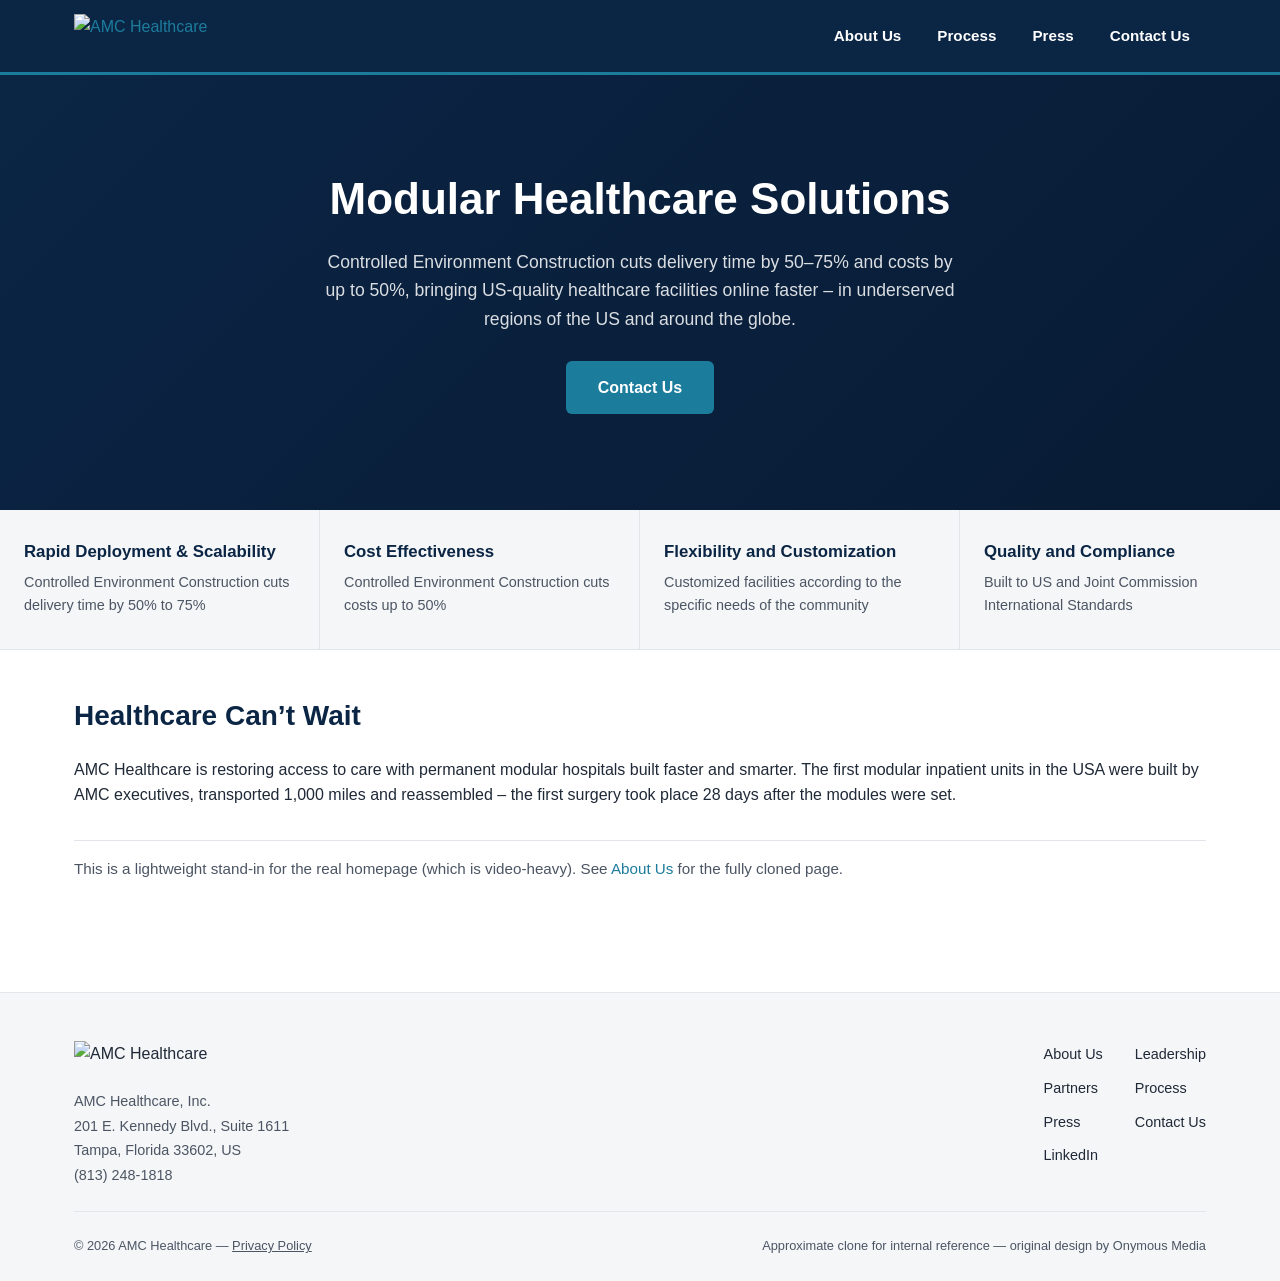
==== index.html @ f9ea9c18 "Build out the 7-page AMC Healthcare site clone Brings in the About Us / Home / Contact Us pages plus" ====
<!DOCTYPE html>
<html lang="en">
<head>
<meta charset="UTF-8">
<meta name="viewport" content="width=device-width, initial-scale=1">
<title>Home - AMC Healthcare (clone)</title>
<meta name="description" content="AMC Healthcare — modular healthcare construction (approximate clone, homepage placeholder).">
<link rel="stylesheet" href="css/style.css">
</head>
<body>
  <a class="skip-link" href="#main">Skip to content</a>
  <header class="site-header">
    <div class="header-inner">
      <a class="logo" href="index.html"><img src="https://amchealthcareinc.com/wp-content/uploads/2024/02/long-logo.png" alt="AMC Healthcare"></a>
      <button class="menu-toggle" aria-label="Toggle menu" onclick="document.querySelector('.main-nav').classList.toggle('open')">&#9776;</button>
      <nav class="main-nav" aria-label="Primary">
        <ul>
        <li class="has-children"><a href="about-us.html">About Us</a><ul class="submenu"><li><a href="leadership.html">Leadership</a></li><li><a href="partners.html">Partners</a></li></ul></li>
        <li class=""><a href="process.html">Process</a></li>
        <li class=""><a href="press.html">Press</a></li>
        <li class=""><a href="contact-us.html">Contact Us</a></li>
        </ul>
      </nav>
    </div>
  </header>

  <main id="main">
    <section class="home-hero">
      <div class="container">
        <h1>Modular Healthcare Solutions</h1>
        <p>Controlled Environment Construction cuts delivery time by 50&ndash;75% and costs by up to 50%, bringing US-quality healthcare facilities online faster &ndash; in underserved regions of the US and around the globe.</p>
        <a class="btn" href="contact-us.html">Contact Us</a>
      </div>
    </section>
    <section class="stat-strip">
      <div class="stat"><h3>Rapid Deployment &amp; Scalability</h3><p>Controlled Environment Construction cuts delivery time by 50% to 75%</p></div>
      <div class="stat"><h3>Cost Effectiveness</h3><p>Controlled Environment Construction cuts costs up to 50%</p></div>
      <div class="stat"><h3>Flexibility and Customization</h3><p>Customized facilities according to the specific needs of the community</p></div>
      <div class="stat"><h3>Quality and Compliance</h3><p>Built to US and Joint Commission International Standards</p></div>
    </section>
    <div class="page-content">
      <div class="container">
        <h2>Healthcare Can&rsquo;t Wait</h2>
        <p>AMC Healthcare is restoring access to care with permanent modular hospitals built faster and smarter. The first modular inpatient units in the USA were built by AMC executives, transported 1,000 miles and reassembled &ndash; the first surgery took place 28 days after the modules were set.</p>
        <p class="contact-note">This is a lightweight stand-in for the real homepage (which is video-heavy). See <a href="about-us.html">About Us</a> for the fully cloned page.</p>
      </div>
    </div>

  </main>
  <footer class="site-footer">
    <div class="container">
      <div class="footer-top">
        <div>
          <div class="footer-logo"><img src="https://amchealthcareinc.com/wp-content/uploads/2024/09/AMC_Logo_Horizontal_Secondary_Dark-1024x91.png" alt="AMC Healthcare"></div>
          <div class="footer-address">
            AMC Healthcare, Inc.<br>
            201 E. Kennedy Blvd., Suite 1611<br>
            Tampa, Florida 33602, US<br>
            <a href="tel:+18132481818">(813) 248-1818</a>
          </div>
        </div>
        <nav class="footer-nav" aria-label="Footer">
          <ul>
            <li><a href="about-us.html">About Us</a></li>
            <li><a href="leadership.html">Leadership</a></li>
            <li><a href="partners.html">Partners</a></li>
            <li><a href="process.html">Process</a></li>
            <li><a href="press.html">Press</a></li>
            <li><a href="contact-us.html">Contact Us</a></li>
            <li><a href="https://www.linkedin.com/in/brent-yessin-01a62230/" target="_blank" rel="noopener">LinkedIn</a></li>
          </ul>
        </nav>
      </div>
      <div class="footer-bottom">
        <span>&copy; 2026 AMC Healthcare &mdash; <a href="#">Privacy Policy</a></span>
        <span>Approximate clone for internal reference &mdash; original design by Onymous Media</span>
      </div>
    </div>
  </footer>

</body>
</html>
---- css/style.css ----
/* AMC Healthcare — approximate clone stylesheet
   Palette is a best-effort approximation, not a computed-CSS match to the
   live site (see claude.md "Key Decisions"). */

:root {
  --navy: #0b2545;
  --navy-dark: #081b34;
  --accent: #1c7c9c;
  --accent-dark: #155f78;
  --text: #1f2937;
  --text-light: #4b5563;
  --bg: #ffffff;
  --bg-alt: #f5f6f8;
  --border: #e2e5ea;
  --max-width: 1180px;
  --radius: 6px;
  font-size: 16px;
}

* {
  box-sizing: border-box;
}

html {
  scroll-behavior: smooth;
}

body {
  margin: 0;
  font-family: "Segoe UI", -apple-system, BlinkMacSystemFont, Roboto, Helvetica, Arial, sans-serif;
  color: var(--text);
  background: var(--bg);
  line-height: 1.6;
}

img {
  max-width: 100%;
  display: block;
}

a {
  color: var(--accent);
  text-decoration: none;
}

a:hover,
a:focus {
  text-decoration: underline;
}

h1, h2, h3, h4, h5 {
  color: var(--navy);
  line-height: 1.25;
  margin-top: 0;
}

h1 { font-size: 2.25rem; margin-bottom: 0.5em; }
h2 { font-size: 1.75rem; }
h3 { font-size: 1.25rem; }
h5 { font-size: 0.95rem; text-transform: uppercase; letter-spacing: 0.04em; color: var(--accent); margin-bottom: 0.25em; }

.container {
  max-width: var(--max-width);
  margin: 0 auto;
  padding: 0 24px;
}

/* Skip link */
.skip-link {
  position: absolute;
  left: -9999px;
  top: 0;
  background: var(--navy);
  color: #fff;
  padding: 12px 20px;
  z-index: 1000;
  border-radius: 0 0 var(--radius) 0;
}

.skip-link:focus {
  left: 0;
}

/* Header */
.site-header {
  background: var(--navy);
  border-bottom: 3px solid var(--accent);
  position: sticky;
  top: 0;
  z-index: 100;
}

.header-inner {
  max-width: var(--max-width);
  margin: 0 auto;
  padding: 12px 24px;
  display: flex;
  align-items: center;
  justify-content: space-between;
}

.logo img {
  height: 44px;
  width: auto;
}

.menu-toggle {
  display: none;
  background: none;
  border: 1px solid rgba(255, 255, 255, 0.4);
  color: #fff;
  font-size: 1.5rem;
  line-height: 1;
  padding: 6px 12px;
  border-radius: var(--radius);
  cursor: pointer;
}

.main-nav ul {
  list-style: none;
  display: flex;
  gap: 4px;
  margin: 0;
  padding: 0;
}

.main-nav > ul > li {
  position: relative;
}

.main-nav > ul > li > a {
  display: block;
  color: #fff;
  padding: 12px 16px;
  font-weight: 600;
  font-size: 0.95rem;
  border-radius: var(--radius);
  text-decoration: none;
}

.main-nav > ul > li > a:hover,
.main-nav > ul > li > a[aria-current="page"] {
  background: rgba(255, 255, 255, 0.12);
  text-decoration: none;
}

.main-nav .submenu {
  display: none;
  position: absolute;
  left: 0;
  top: 100%;
  background: var(--navy-dark);
  min-width: 180px;
  padding: 6px 0;
  border-radius: 0 0 var(--radius) var(--radius);
  box-shadow: 0 8px 20px rgba(0, 0, 0, 0.25);
}

.main-nav li.has-children:hover .submenu,
.main-nav li.has-children:focus-within .submenu {
  display: block;
}

.main-nav .submenu li a {
  display: block;
  padding: 10px 18px;
  color: #fff;
  font-size: 0.9rem;
  font-weight: 400;
}

.main-nav .submenu li a:hover {
  background: rgba(255, 255, 255, 0.1);
  text-decoration: none;
}

/* Hero / page content blocks */
.page-content {
  padding: 48px 0;
}

.hero-title h1 {
  margin-bottom: 0;
}

.hero {
  margin-bottom: 32px;
}

.hero img {
  width: 100%;
  height: auto;
}

.contact-note {
  color: var(--text-light);
  font-size: 0.95rem;
  margin-top: 32px;
  padding-top: 16px;
  border-top: 1px solid var(--border);
}

/* Home page */
.home-hero {
  background: linear-gradient(135deg, var(--navy) 0%, var(--navy-dark) 100%);
  color: #fff;
  padding: 96px 0;
  text-align: center;
}

.home-hero h1 {
  color: #fff;
  font-size: 2.75rem;
}

.home-hero p {
  max-width: 640px;
  margin: 0 auto 28px;
  color: rgba(255, 255, 255, 0.85);
  font-size: 1.1rem;
}

.btn {
  display: inline-block;
  background: var(--accent);
  color: #fff;
  padding: 14px 32px;
  border-radius: var(--radius);
  font-weight: 600;
  text-decoration: none;
}

.btn:hover,
.btn:focus {
  background: var(--accent-dark);
  text-decoration: none;
}

.stat-strip {
  display: grid;
  grid-template-columns: repeat(4, 1fr);
  background: var(--bg-alt);
  border-bottom: 1px solid var(--border);
}

.stat {
  padding: 32px 24px;
  border-right: 1px solid var(--border);
}

.stat:last-child {
  border-right: none;
}

.stat h3 {
  font-size: 1.05rem;
  margin-bottom: 8px;
}

.stat p {
  color: var(--text-light);
  font-size: 0.9rem;
  margin: 0;
}

/* Process page */
.gallery-grid {
  display: grid;
  grid-template-columns: repeat(3, 1fr);
  gap: 16px;
  margin-top: 32px;
}

.gallery-grid img {
  width: 100%;
  height: 220px;
  object-fit: cover;
  border-radius: var(--radius);
}

/* Press page */
.press-item {
  padding: 24px 0;
  border-bottom: 1px solid var(--border);
}

.press-item:first-of-type {
  padding-top: 8px;
}

.press-item .date {
  display: block;
  color: var(--text-light);
  font-size: 0.85rem;
  text-transform: uppercase;
  letter-spacing: 0.03em;
  margin-bottom: 6px;
}

.press-item h2 {
  font-size: 1.3rem;
  margin-bottom: 8px;
}

.press-item h2 a {
  color: var(--navy);
}

.press-item p {
  color: var(--text-light);
  margin-bottom: 8px;
}

.read-more {
  font-weight: 600;
}

/* Contact page */
.eyebrow {
  display: inline-block;
  color: var(--accent);
  font-weight: 700;
  text-transform: uppercase;
  letter-spacing: 0.05em;
  font-size: 0.85rem;
  margin-bottom: 12px;
}

.contact-details {
  display: grid;
  grid-template-columns: repeat(3, 1fr);
  gap: 24px;
  margin: 32px 0 40px;
  padding: 24px 0;
  border-top: 1px solid var(--border);
  border-bottom: 1px solid var(--border);
}

.contact-form {
  max-width: 640px;
}

.contact-form label {
  display: block;
  font-weight: 600;
  font-size: 0.9rem;
  margin-bottom: 6px;
  color: var(--navy);
}

.contact-form input,
.contact-form textarea {
  width: 100%;
  padding: 10px 12px;
  border: 1px solid var(--border);
  border-radius: var(--radius);
  font: inherit;
  color: var(--text);
}

.contact-form input:focus,
.contact-form textarea:focus {
  outline: 2px solid var(--accent);
  outline-offset: 1px;
}

.contact-form textarea {
  min-height: 140px;
  resize: vertical;
}

.field-row {
  display: grid;
  grid-template-columns: 1fr 1fr;
  gap: 16px;
  margin-bottom: 16px;
}

.contact-form button {
  background: var(--accent);
  color: #fff;
  border: none;
  padding: 12px 32px;
  border-radius: var(--radius);
  font-weight: 600;
  font-size: 1rem;
  cursor: pointer;
}

.contact-form button:hover {
  background: var(--accent-dark);
}

.form-note {
  color: var(--text-light);
  font-size: 0.85rem;
  margin-top: 12px;
}

/* Leadership page */
.people-grid {
  display: grid;
  grid-template-columns: repeat(4, 1fr);
  gap: 24px;
  margin-top: 32px;
}

.person-card {
  text-align: center;
}

.person-card img {
  width: 100%;
  aspect-ratio: 1 / 1;
  object-fit: cover;
  border-radius: var(--radius);
  margin-bottom: 12px;
}

.person-card h3 {
  font-size: 1rem;
  margin: 0;
}

/* Partners page */
.partner-logos {
  display: grid;
  grid-template-columns: repeat(2, 1fr);
  gap: 16px;
  margin-top: 32px;
}

.partner-logos a {
  display: block;
  padding: 24px;
  background: var(--bg-alt);
  border: 1px solid var(--border);
  border-radius: var(--radius);
  color: var(--navy);
  font-weight: 600;
  text-align: center;
}

.partner-logos a:hover {
  background: #eef1f5;
  text-decoration: none;
  border-color: var(--accent);
}

/* Footer */
.site-footer {
  background: var(--bg-alt);
  border-top: 1px solid var(--border);
  margin-top: 48px;
  padding: 48px 0 24px;
}

.footer-top {
  display: flex;
  flex-wrap: wrap;
  gap: 32px;
  justify-content: space-between;
  padding-bottom: 24px;
}

.footer-logo img {
  height: 32px;
  width: auto;
  margin-bottom: 16px;
}

.footer-address {
  color: var(--text-light);
  font-size: 0.9rem;
  line-height: 1.7;
}

.footer-address a {
  color: var(--text-light);
}

.footer-nav ul {
  list-style: none;
  margin: 0;
  padding: 0;
  display: grid;
  grid-template-columns: repeat(2, auto);
  gap: 8px 32px;
}

.footer-nav a {
  color: var(--text);
  font-size: 0.9rem;
}

.footer-bottom {
  display: flex;
  flex-wrap: wrap;
  justify-content: space-between;
  gap: 8px;
  padding-top: 24px;
  border-top: 1px solid var(--border);
  color: var(--text-light);
  font-size: 0.8rem;
}

.footer-bottom a {
  color: var(--text-light);
  text-decoration: underline;
}

/* Responsive */
@media (max-width: 900px) {
  .stat-strip {
    grid-template-columns: repeat(2, 1fr);
  }

  .stat {
    border-right: none;
    border-bottom: 1px solid var(--border);
  }

  .gallery-grid {
    grid-template-columns: repeat(2, 1fr);
  }

  .people-grid {
    grid-template-columns: repeat(3, 1fr);
  }

  .contact-details {
    grid-template-columns: 1fr;
    gap: 16px;
  }
}

@media (max-width: 720px) {
  .menu-toggle {
    display: inline-block;
  }

  .main-nav {
    display: none;
    width: 100%;
  }

  .main-nav.open {
    display: block;
  }

  .header-inner {
    flex-wrap: wrap;
  }

  .main-nav ul {
    flex-direction: column;
    gap: 0;
    padding: 8px 0 16px;
  }

  .main-nav > ul > li > a {
    padding: 12px 8px;
  }

  .main-nav .submenu {
    position: static;
    box-shadow: none;
    background: rgba(255, 255, 255, 0.06);
  }

  .field-row {
    grid-template-columns: 1fr;
  }

  .people-grid {
    grid-template-columns: repeat(2, 1fr);
  }

  .gallery-grid {
    grid-template-columns: 1fr;
  }

  h1 { font-size: 1.75rem; }
  .home-hero h1 { font-size: 2rem; }
  .home-hero { padding: 64px 0; }
}

@media (max-width: 480px) {
  .people-grid {
    grid-template-columns: 1fr 1fr;
  }

  .footer-nav ul {
    grid-template-columns: 1fr;
  }
}
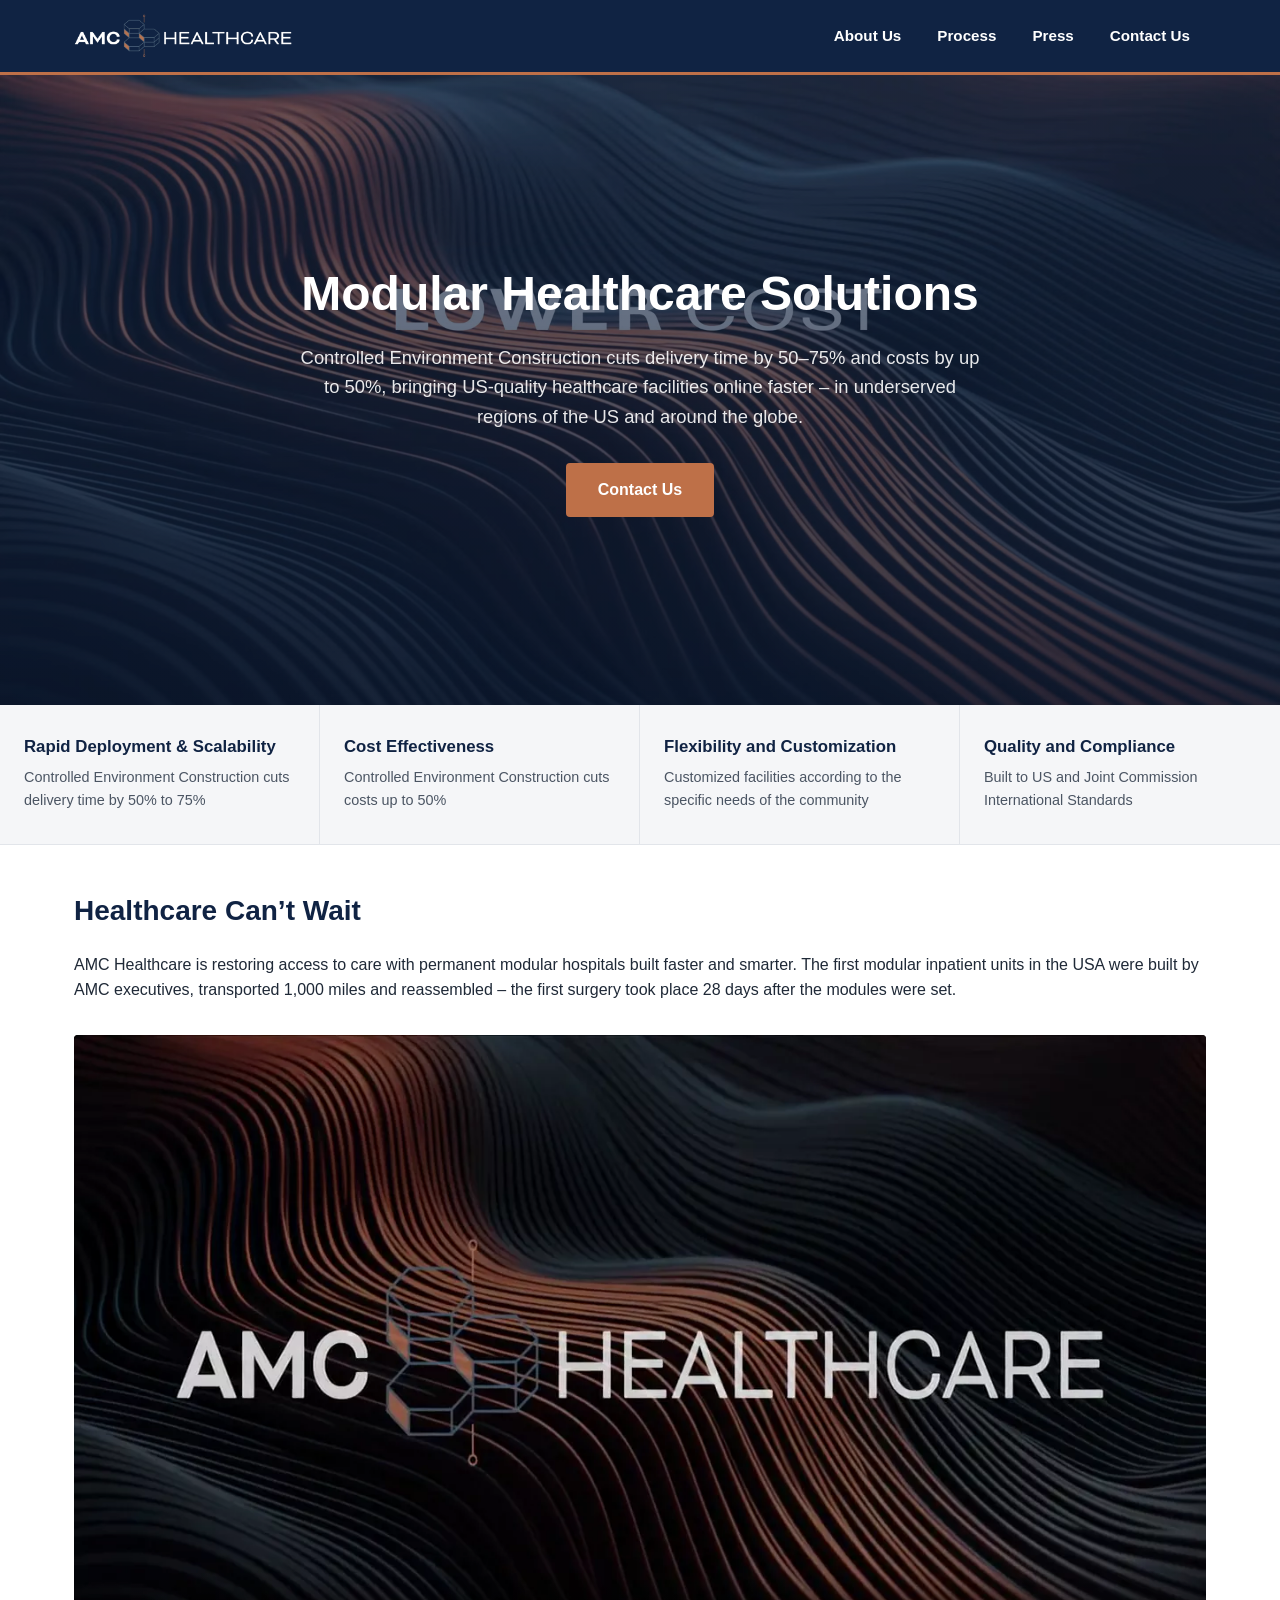
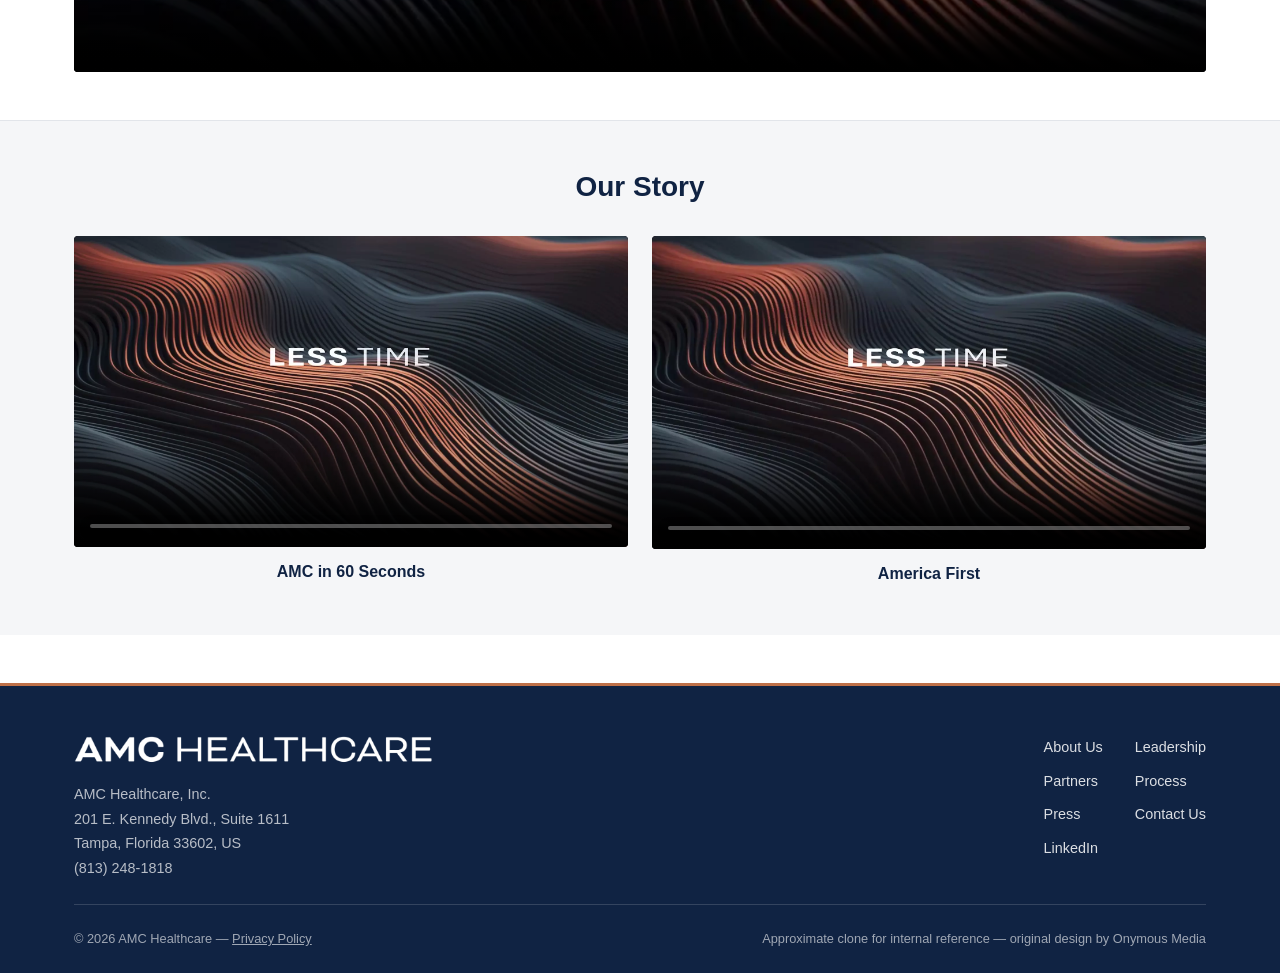
==== commit a8aac239: "Self-host optimized media and match the real AMC brand Now that outbound access to the live site is " ====
--- a/index.html
+++ b/index.html
@@ -4,14 +4,14 @@
 <meta charset="UTF-8">
 <meta name="viewport" content="width=device-width, initial-scale=1">
 <title>Home - AMC Healthcare (clone)</title>
-<meta name="description" content="AMC Healthcare — modular healthcare construction (approximate clone, homepage placeholder).">
+<meta name="description" content="AMC Healthcare — modular healthcare construction delivered faster and at lower cost through Controlled Environment Construction.">
 <link rel="stylesheet" href="css/style.css">
 </head>
 <body>
   <a class="skip-link" href="#main">Skip to content</a>
   <header class="site-header">
     <div class="header-inner">
-      <a class="logo" href="index.html"><img src="https://amchealthcareinc.com/wp-content/uploads/2024/02/long-logo.png" alt="AMC Healthcare"></a>
+      <a class="logo" href="index.html"><img src="assets/img/2024/02/long-logo.webp" alt="AMC Healthcare"></a>
       <button class="menu-toggle" aria-label="Toggle menu" onclick="document.querySelector('.main-nav').classList.toggle('open')">&#9776;</button>
       <nav class="main-nav" aria-label="Primary">
         <ul>
@@ -25,8 +25,14 @@
   </header>
 
   <main id="main">
-    <section class="home-hero">
-      <div class="container">
+    <section class="video-hero">
+      <video class="video-hero-bg" autoplay muted loop playsinline
+             poster="assets/video/logo-animation-poster.webp">
+        <source src="assets/video/logo-animation.webm" type="video/webm">
+        <source src="assets/video/logo-animation.mp4" type="video/mp4">
+      </video>
+      <div class="video-hero-overlay"></div>
+      <div class="container video-hero-content">
         <h1>Modular Healthcare Solutions</h1>
         <p>Controlled Environment Construction cuts delivery time by 50&ndash;75% and costs by up to 50%, bringing US-quality healthcare facilities online faster &ndash; in underserved regions of the US and around the globe.</p>
         <a class="btn" href="contact-us.html">Contact Us</a>
@@ -42,16 +48,39 @@
       <div class="container">
         <h2>Healthcare Can&rsquo;t Wait</h2>
         <p>AMC Healthcare is restoring access to care with permanent modular hospitals built faster and smarter. The first modular inpatient units in the USA were built by AMC executives, transported 1,000 miles and reassembled &ndash; the first surgery took place 28 days after the modules were set.</p>
-        <p class="contact-note">This is a lightweight stand-in for the real homepage (which is video-heavy). See <a href="about-us.html">About Us</a> for the fully cloned page.</p>
+        <div class="feature-video">
+          <video controls preload="none" poster="assets/video/hospital-film-poster.webp">
+            <source src="assets/video/hospital-film.mp4" type="video/mp4">
+          </video>
+        </div>
       </div>
     </div>
+    <section class="film-strip">
+      <div class="container">
+        <h2>Our Story</h2>
+        <div class="film-grid">
+          <figure class="film">
+            <video controls preload="none" poster="assets/video/amc-60-poster.webp">
+              <source src="assets/video/amc-60.mp4" type="video/mp4">
+            </video>
+            <figcaption>AMC in 60 Seconds</figcaption>
+          </figure>
+          <figure class="film">
+            <video controls preload="none" poster="assets/video/america-first-poster.webp">
+              <source src="assets/video/america-first.mp4" type="video/mp4">
+            </video>
+            <figcaption>America First</figcaption>
+          </figure>
+        </div>
+      </div>
+    </section>
 
   </main>
   <footer class="site-footer">
     <div class="container">
       <div class="footer-top">
         <div>
-          <div class="footer-logo"><img src="https://amchealthcareinc.com/wp-content/uploads/2024/09/AMC_Logo_Horizontal_Secondary_Dark-1024x91.png" alt="AMC Healthcare"></div>
+          <div class="footer-logo"><img src="assets/img/2024/09/AMC_Logo_Horizontal_Secondary_Dark-1024x91.webp" alt="AMC Healthcare"></div>
           <div class="footer-address">
             AMC Healthcare, Inc.<br>
             201 E. Kennedy Blvd., Suite 1611<br>
--- a/css/style.css
+++ b/css/style.css
@@ -3,17 +3,21 @@
    live site (see claude.md "Key Decisions"). */
 
 :root {
-  --navy: #0b2545;
-  --navy-dark: #081b34;
-  --accent: #1c7c9c;
-  --accent-dark: #155f78;
+  /* Brand palette taken from the live site's Kadence global palette:
+     navy = palette2, copper = palette1, slate = palette4, gold = palette5. */
+  --navy: #102343;
+  --navy-dark: #0a1830;
+  --accent: #be7048;        /* copper — real button/link accent */
+  --accent-dark: #a15c39;
+  --slate: #405f7a;
+  --gold: #d8ae4f;
   --text: #1f2937;
   --text-light: #4b5563;
   --bg: #ffffff;
   --bg-alt: #f5f6f8;
   --border: #e2e5ea;
   --max-width: 1180px;
-  --radius: 6px;
+  --radius: 4px;
   font-size: 16px;
 }
 
@@ -27,7 +31,9 @@
 
 body {
   margin: 0;
-  font-family: "Segoe UI", -apple-system, BlinkMacSystemFont, Roboto, Helvetica, Arial, sans-serif;
+  /* Live site uses Aptos (Microsoft's default), falling back to the system
+     sans stack when Aptos isn't installed. */
+  font-family: Aptos, "Segoe UI", -apple-system, BlinkMacSystemFont, Roboto, Helvetica, Arial, sans-serif;
   color: var(--text);
   background: var(--bg);
   line-height: 1.6;
@@ -220,6 +226,101 @@
   font-size: 1.1rem;
 }
 
+/* Video-background hero */
+.video-hero {
+  position: relative;
+  overflow: hidden;
+  color: #fff;
+  min-height: 70vh;
+  display: flex;
+  align-items: center;
+  text-align: center;
+  background: var(--navy-dark);
+}
+
+.video-hero-bg {
+  position: absolute;
+  inset: 0;
+  width: 100%;
+  height: 100%;
+  object-fit: cover;
+  z-index: 0;
+}
+
+.video-hero-overlay {
+  position: absolute;
+  inset: 0;
+  z-index: 1;
+  background: linear-gradient(180deg, rgba(16, 35, 67, 0.55) 0%, rgba(10, 24, 48, 0.78) 100%);
+}
+
+.video-hero-content {
+  position: relative;
+  z-index: 2;
+  padding: 80px 24px;
+}
+
+.video-hero-content h1 {
+  color: #fff;
+  font-size: 3rem;
+  margin-bottom: 0.4em;
+}
+
+.video-hero-content p {
+  max-width: 680px;
+  margin: 0 auto 32px;
+  color: rgba(255, 255, 255, 0.9);
+  font-size: 1.15rem;
+}
+
+/* Inline feature video (poster + click to play) */
+.feature-video {
+  margin-top: 32px;
+}
+
+.feature-video video {
+  width: 100%;
+  border-radius: var(--radius);
+  background: #000;
+  display: block;
+}
+
+/* Film strip (click-to-play promo videos) */
+.film-strip {
+  background: var(--bg-alt);
+  border-top: 1px solid var(--border);
+  padding: 48px 0;
+}
+
+.film-strip h2 {
+  text-align: center;
+  margin-bottom: 32px;
+}
+
+.film-grid {
+  display: grid;
+  grid-template-columns: repeat(2, 1fr);
+  gap: 24px;
+}
+
+.film {
+  margin: 0;
+}
+
+.film video {
+  width: 100%;
+  border-radius: var(--radius);
+  background: #000;
+  display: block;
+}
+
+.film figcaption {
+  margin-top: 12px;
+  text-align: center;
+  font-weight: 600;
+  color: var(--navy);
+}
+
 .btn {
   display: inline-block;
   background: var(--accent);
@@ -447,10 +548,12 @@
   border-color: var(--accent);
 }
 
-/* Footer */
+/* Footer — navy with light text, matching the live site (palette2 background,
+   which is also what the light "Secondary_Dark" logo is designed to sit on). */
 .site-footer {
-  background: var(--bg-alt);
-  border-top: 1px solid var(--border);
+  background: var(--navy);
+  color: rgba(255, 255, 255, 0.85);
+  border-top: 3px solid var(--accent);
   margin-top: 48px;
   padding: 48px 0 24px;
 }
@@ -470,13 +573,13 @@
 }
 
 .footer-address {
-  color: var(--text-light);
+  color: rgba(255, 255, 255, 0.7);
   font-size: 0.9rem;
   line-height: 1.7;
 }
 
 .footer-address a {
-  color: var(--text-light);
+  color: rgba(255, 255, 255, 0.7);
 }
 
 .footer-nav ul {
@@ -489,8 +592,12 @@
 }
 
 .footer-nav a {
-  color: var(--text);
+  color: rgba(255, 255, 255, 0.85);
   font-size: 0.9rem;
+}
+
+.footer-nav a:hover {
+  color: #fff;
 }
 
 .footer-bottom {
@@ -499,13 +606,13 @@
   justify-content: space-between;
   gap: 8px;
   padding-top: 24px;
-  border-top: 1px solid var(--border);
-  color: var(--text-light);
+  border-top: 1px solid rgba(255, 255, 255, 0.15);
+  color: rgba(255, 255, 255, 0.6);
   font-size: 0.8rem;
 }
 
 .footer-bottom a {
-  color: var(--text-light);
+  color: rgba(255, 255, 255, 0.6);
   text-decoration: underline;
 }
 
@@ -580,6 +687,18 @@
     grid-template-columns: 1fr;
   }
 
+  .film-grid {
+    grid-template-columns: 1fr;
+  }
+
+  .video-hero-content h1 {
+    font-size: 2rem;
+  }
+
+  .video-hero {
+    min-height: 60vh;
+  }
+
   h1 { font-size: 1.75rem; }
   .home-hero h1 { font-size: 2rem; }
   .home-hero { padding: 64px 0; }
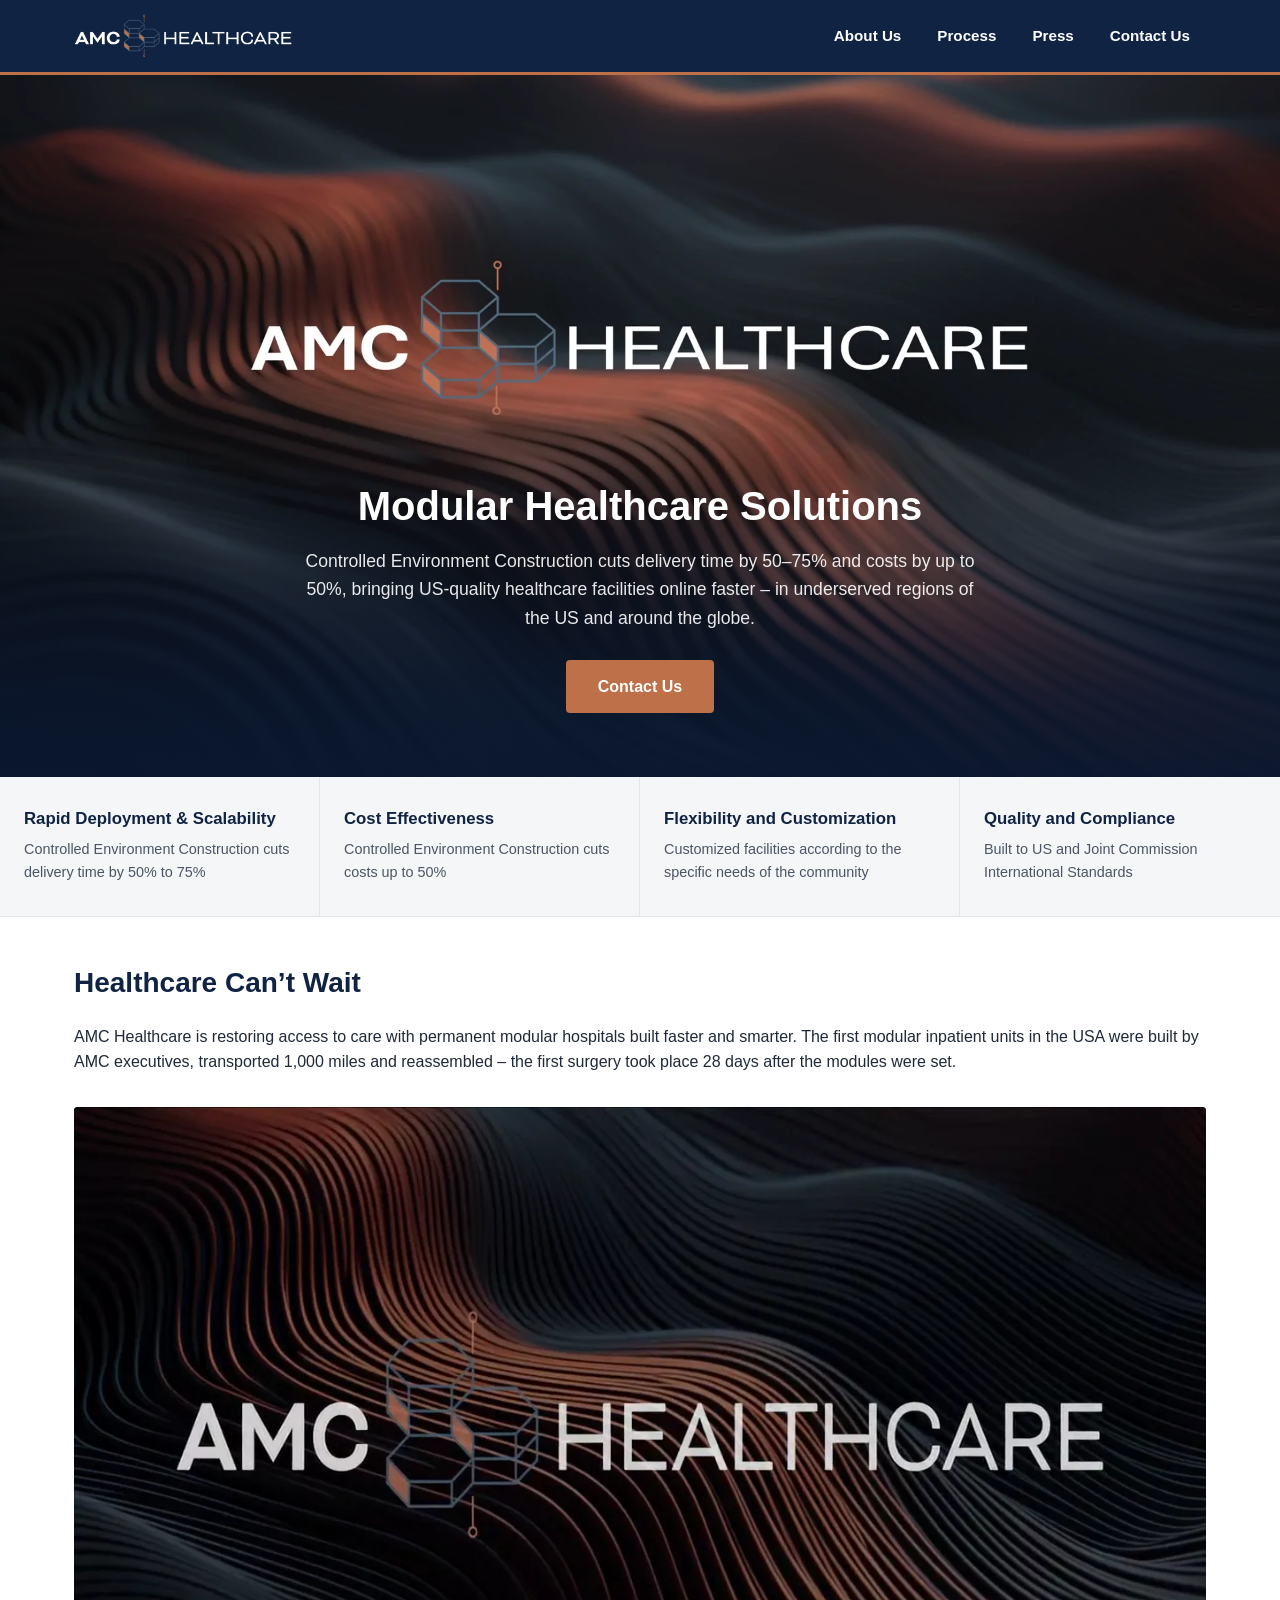
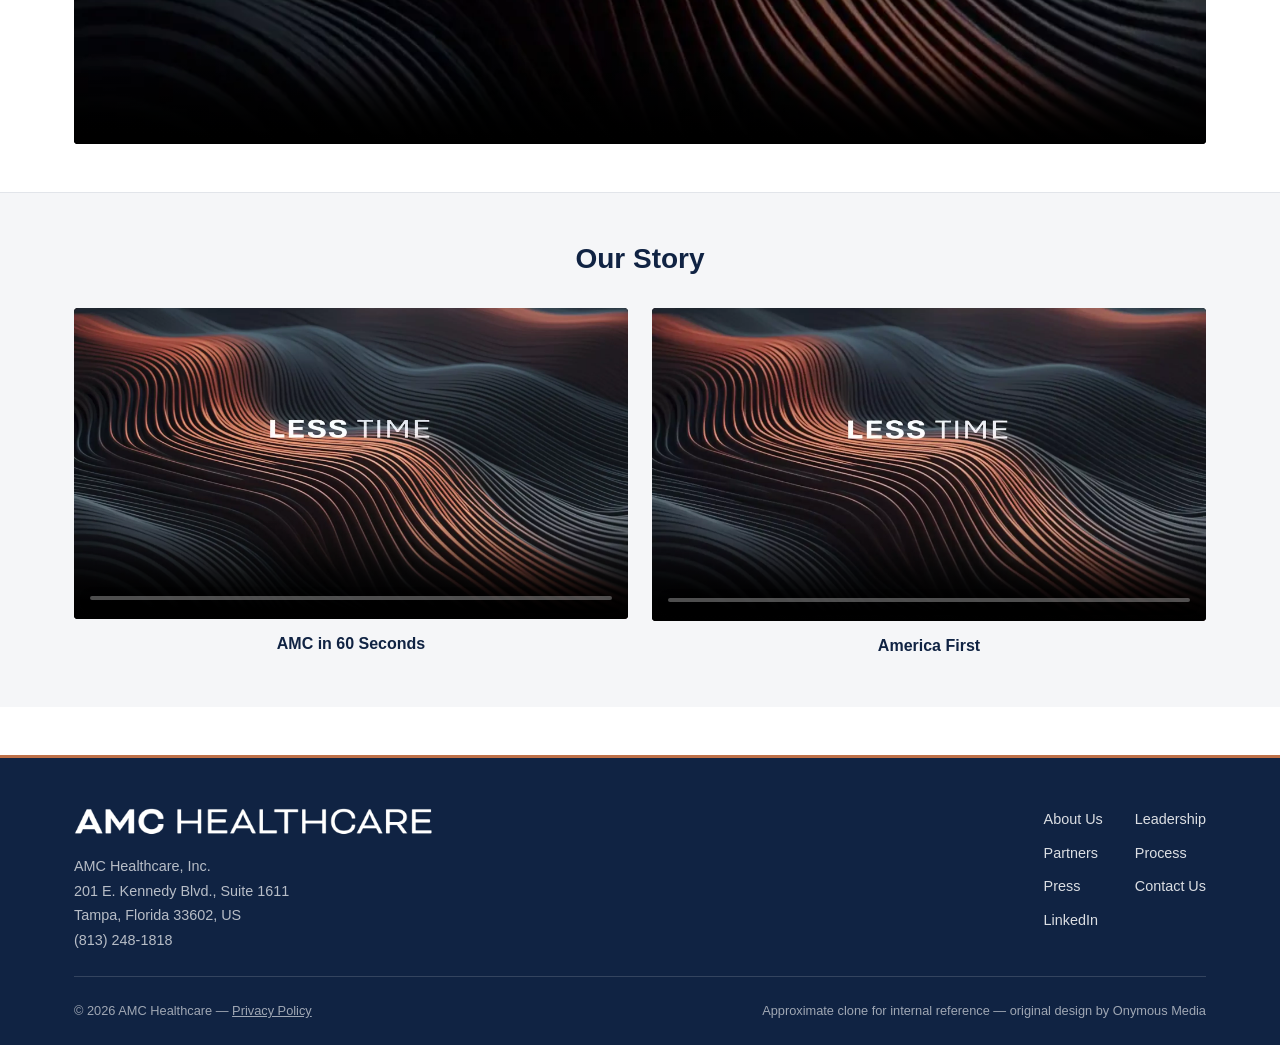
==== commit 75559d1b: "Static logo hero + wire contact form to Netlify Forms Hero: - Replace the autoplaying video hero wit" ====
--- a/index.html
+++ b/index.html
@@ -25,14 +25,10 @@
   </header>
 
   <main id="main">
-    <section class="video-hero">
-      <video class="video-hero-bg" autoplay muted loop playsinline
-             poster="assets/video/logo-animation-poster.webp">
-        <source src="assets/video/logo-animation.webm" type="video/webm">
-        <source src="assets/video/logo-animation.mp4" type="video/mp4">
-      </video>
-      <div class="video-hero-overlay"></div>
-      <div class="container video-hero-content">
+    <section class="logo-hero">
+      <img class="logo-hero-bg" src="assets/img/hero-logo.webp" alt="AMC Healthcare">
+      <div class="logo-hero-scrim"></div>
+      <div class="container logo-hero-content">
         <h1>Modular Healthcare Solutions</h1>
         <p>Controlled Environment Construction cuts delivery time by 50&ndash;75% and costs by up to 50%, bringing US-quality healthcare facilities online faster &ndash; in underserved regions of the US and around the globe.</p>
         <a class="btn" href="contact-us.html">Contact Us</a>
--- a/css/style.css
+++ b/css/style.css
@@ -226,51 +226,60 @@
   font-size: 1.1rem;
 }
 
-/* Video-background hero */
-.video-hero {
+/* Static logo hero: brand logo baked into the background image (upper-center);
+   the headline/button sit in the lower band so nothing overlaps the logo. */
+.logo-hero {
   position: relative;
   overflow: hidden;
   color: #fff;
-  min-height: 70vh;
+  min-height: 78vh;
   display: flex;
-  align-items: center;
+  align-items: flex-end;      /* content pinned to the lower band */
+  justify-content: center;
   text-align: center;
   background: var(--navy-dark);
 }
 
-.video-hero-bg {
+.logo-hero-bg {
   position: absolute;
   inset: 0;
   width: 100%;
   height: 100%;
   object-fit: cover;
+  object-position: center 38%; /* keep the logo comfortably in view */
   z-index: 0;
 }
 
-.video-hero-overlay {
+/* Transparent over the logo (upper/middle), darkening toward the bottom so the
+   lower-band text stays legible without covering the logo. */
+.logo-hero-scrim {
   position: absolute;
   inset: 0;
   z-index: 1;
-  background: linear-gradient(180deg, rgba(16, 35, 67, 0.55) 0%, rgba(10, 24, 48, 0.78) 100%);
-}
-
-.video-hero-content {
+  background: linear-gradient(180deg,
+    rgba(10, 24, 48, 0) 0%,
+    rgba(10, 24, 48, 0) 55%,
+    rgba(10, 24, 48, 0.78) 88%,
+    rgba(10, 24, 48, 0.92) 100%);
+}
+
+.logo-hero-content {
   position: relative;
   z-index: 2;
-  padding: 80px 24px;
-}
-
-.video-hero-content h1 {
-  color: #fff;
-  font-size: 3rem;
+  padding: 0 24px 64px;
+}
+
+.logo-hero-content h1 {
+  color: #fff;
+  font-size: 2.5rem;
   margin-bottom: 0.4em;
 }
 
-.video-hero-content p {
+.logo-hero-content p {
   max-width: 680px;
-  margin: 0 auto 32px;
+  margin: 0 auto 28px;
   color: rgba(255, 255, 255, 0.9);
-  font-size: 1.15rem;
+  font-size: 1.1rem;
 }
 
 /* Inline feature video (poster + click to play) */
@@ -414,6 +423,12 @@
 
 .read-more {
   font-weight: 600;
+}
+
+/* Netlify Forms spam honeypot — hidden from real users, bots that fill it
+   get flagged. Kept out of the layout entirely. */
+.hidden-field {
+  display: none;
 }
 
 /* Contact page */
@@ -691,12 +706,24 @@
     grid-template-columns: 1fr;
   }
 
-  .video-hero-content h1 {
-    font-size: 2rem;
-  }
-
-  .video-hero {
-    min-height: 60vh;
+  .logo-hero-content h1 {
+    font-size: 1.6rem;
+  }
+
+  .logo-hero-content p {
+    font-size: 1rem;
+  }
+
+  .logo-hero {
+    min-height: 70vh;
+  }
+
+  /* On narrow screens `cover` would crop the wide logo's sides, so show the
+     whole logo with `contain` and let the navy background fill the letterbox.
+     Anchor it to the upper area so the lower band stays clear for the text. */
+  .logo-hero-bg {
+    object-fit: contain;
+    object-position: center 22%;
   }
 
   h1 { font-size: 1.75rem; }
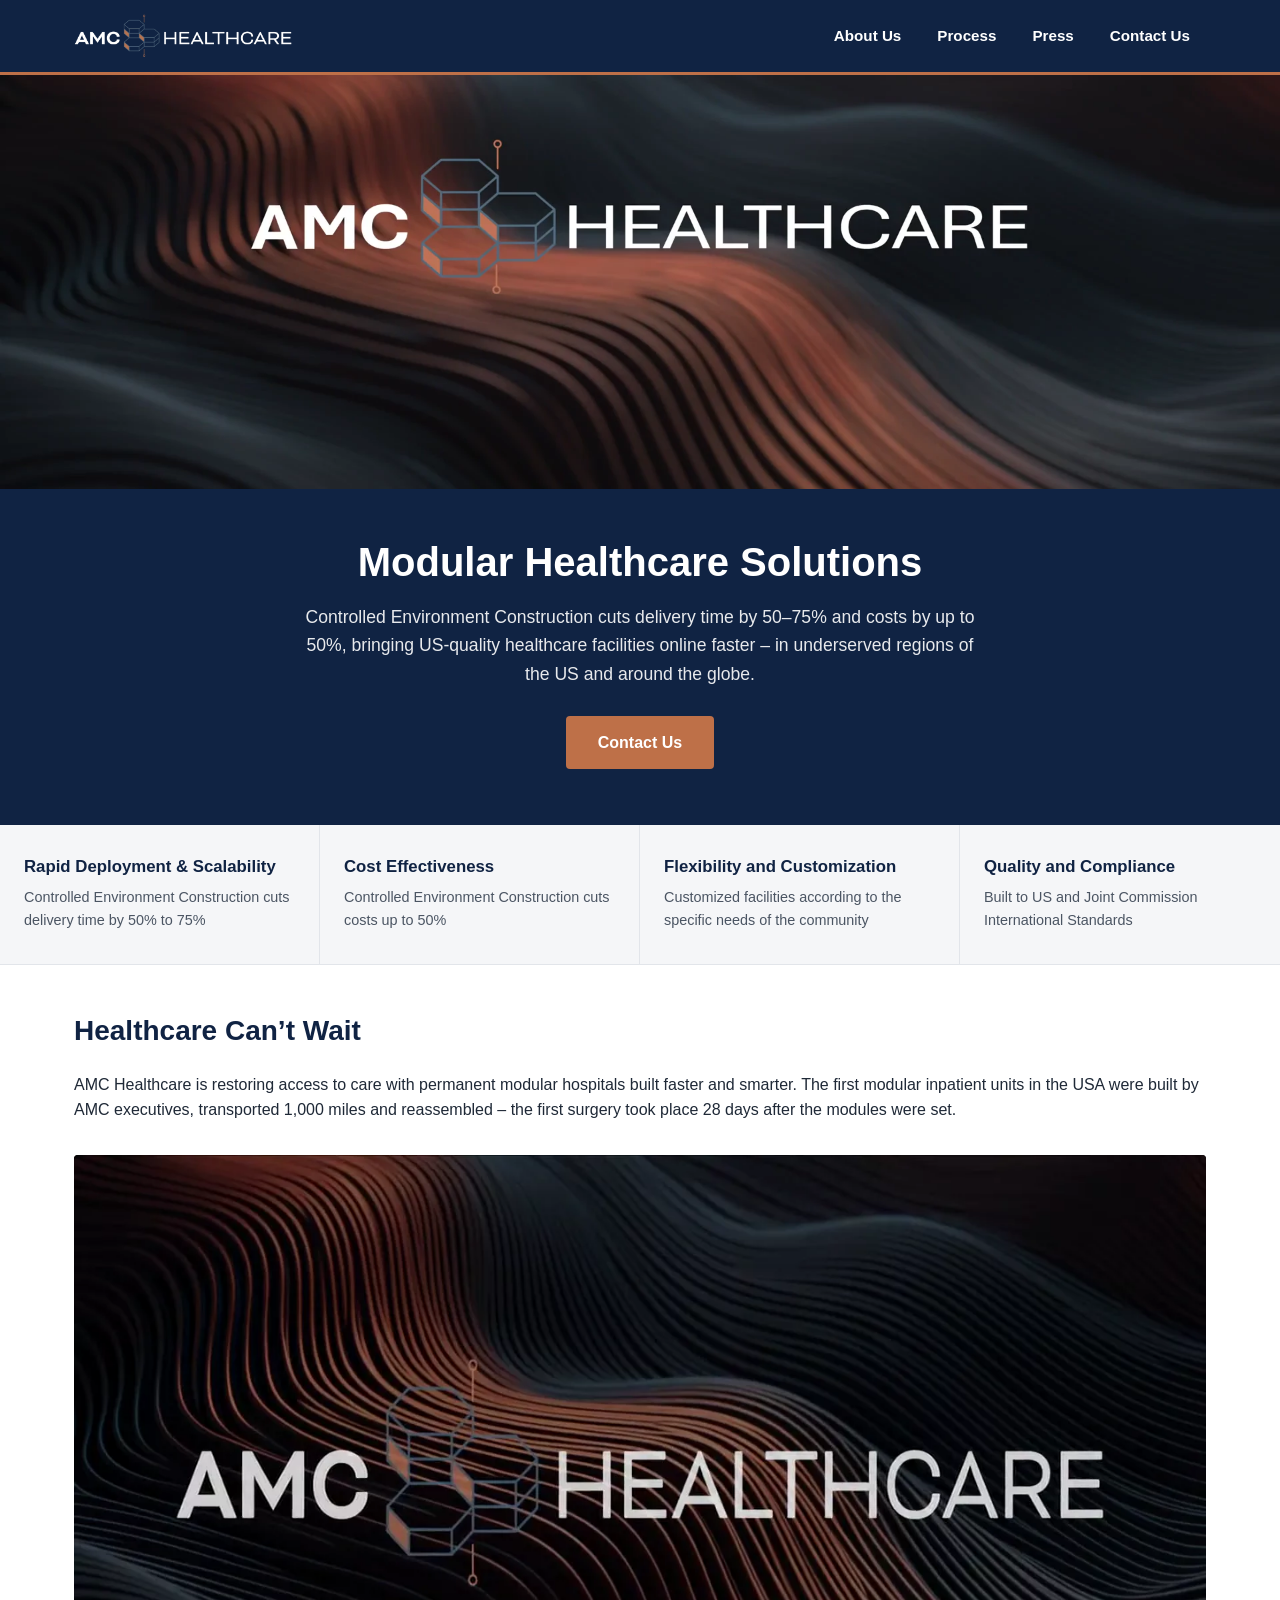
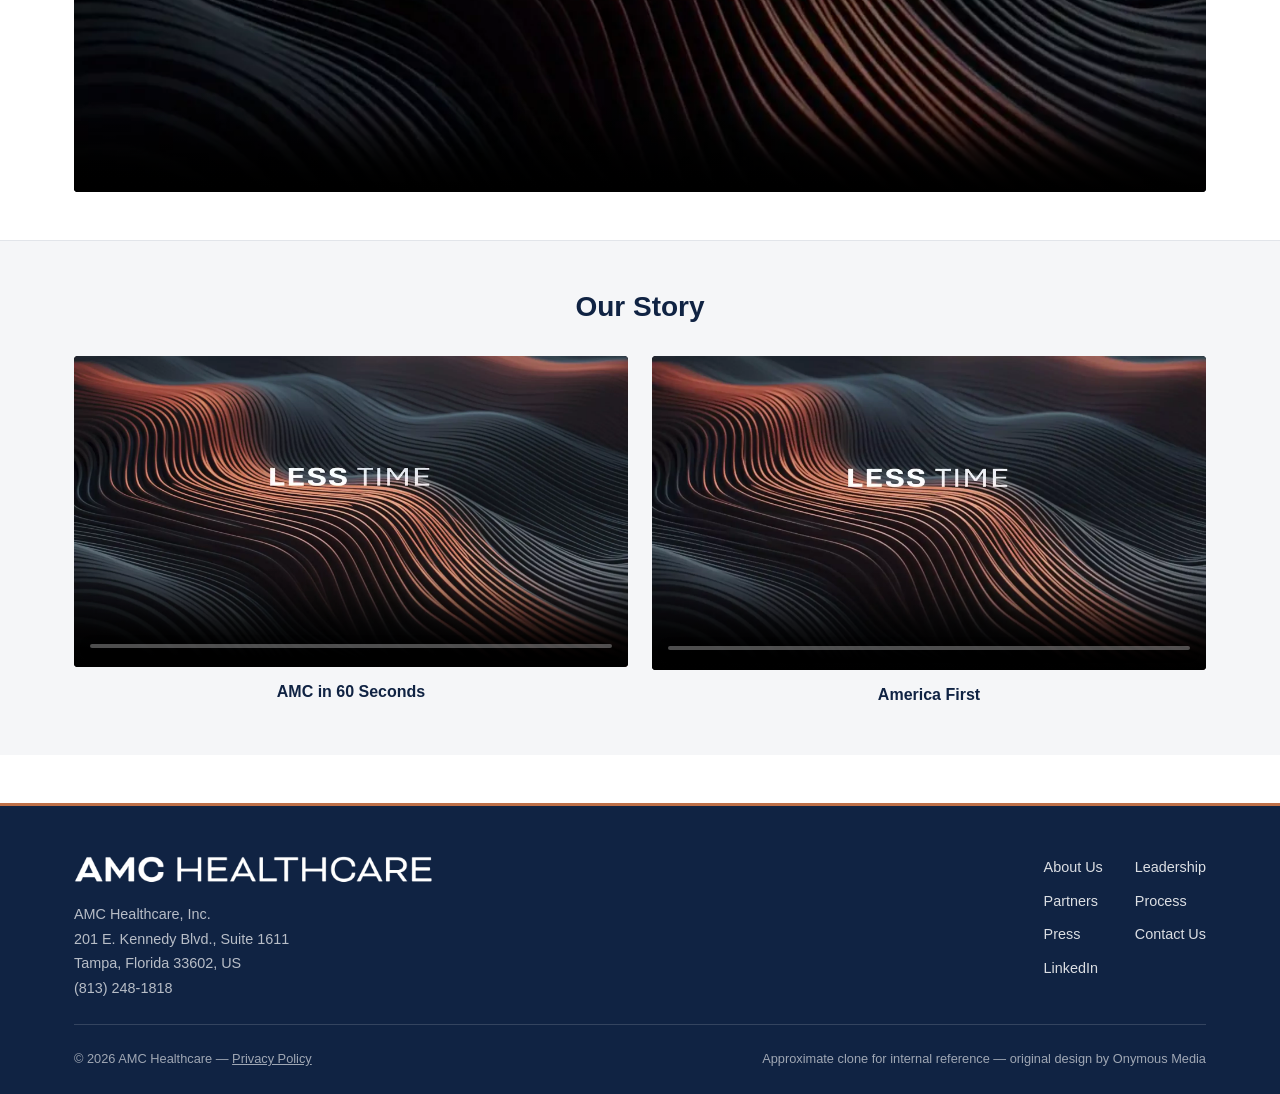
==== commit a53c6702: "Split the logo hero into stacked zones to end text/logo overlap Overlaying the headline on the logo " ====
--- a/index.html
+++ b/index.html
@@ -26,12 +26,15 @@
 
   <main id="main">
     <section class="logo-hero">
-      <img class="logo-hero-bg" src="assets/img/hero-logo.webp" alt="AMC Healthcare">
-      <div class="logo-hero-scrim"></div>
-      <div class="container logo-hero-content">
-        <h1>Modular Healthcare Solutions</h1>
-        <p>Controlled Environment Construction cuts delivery time by 50&ndash;75% and costs by up to 50%, bringing US-quality healthcare facilities online faster &ndash; in underserved regions of the US and around the globe.</p>
-        <a class="btn" href="contact-us.html">Contact Us</a>
+      <div class="logo-hero-figure">
+        <img src="assets/img/hero-logo.webp" alt="AMC Healthcare">
+      </div>
+      <div class="logo-hero-text">
+        <div class="container">
+          <h1>Modular Healthcare Solutions</h1>
+          <p>Controlled Environment Construction cuts delivery time by 50&ndash;75% and costs by up to 50%, bringing US-quality healthcare facilities online faster &ndash; in underserved regions of the US and around the globe.</p>
+          <a class="btn" href="contact-us.html">Contact Us</a>
+        </div>
       </div>
     </section>
     <section class="stat-strip">
--- a/css/style.css
+++ b/css/style.css
@@ -226,56 +226,45 @@
   font-size: 1.1rem;
 }
 
-/* Static logo hero: brand logo baked into the background image (upper-center);
-   the headline/button sit in the lower band so nothing overlaps the logo. */
+/* Static logo hero, split into two stacked zones so the marketing text is
+   never overlaid on the logo image — the logo sits in its own banner, and the
+   headline/button sit on a solid navy block below it. Guarantees separation at
+   every screen size and keeps the text fully legible. */
 .logo-hero {
-  position: relative;
+  background: var(--navy-dark);
+}
+
+.logo-hero-figure {
+  width: 100%;
+  height: 46vh;
+  min-height: 300px;
+  max-height: 560px;
   overflow: hidden;
-  color: #fff;
-  min-height: 78vh;
-  display: flex;
-  align-items: flex-end;      /* content pinned to the lower band */
-  justify-content: center;
-  text-align: center;
   background: var(--navy-dark);
 }
 
-.logo-hero-bg {
-  position: absolute;
-  inset: 0;
+.logo-hero-figure img {
   width: 100%;
   height: 100%;
   object-fit: cover;
-  object-position: center 38%; /* keep the logo comfortably in view */
-  z-index: 0;
-}
-
-/* Transparent over the logo (upper/middle), darkening toward the bottom so the
-   lower-band text stays legible without covering the logo. */
-.logo-hero-scrim {
-  position: absolute;
-  inset: 0;
-  z-index: 1;
-  background: linear-gradient(180deg,
-    rgba(10, 24, 48, 0) 0%,
-    rgba(10, 24, 48, 0) 55%,
-    rgba(10, 24, 48, 0.78) 88%,
-    rgba(10, 24, 48, 0.92) 100%);
-}
-
-.logo-hero-content {
-  position: relative;
-  z-index: 2;
-  padding: 0 24px 64px;
-}
-
-.logo-hero-content h1 {
+  object-position: center 42%;   /* keeps the wordmark centered in the crop */
+  display: block;
+}
+
+.logo-hero-text {
+  background: var(--navy);
+  color: #fff;
+  text-align: center;
+  padding: 48px 0 56px;
+}
+
+.logo-hero-text h1 {
   color: #fff;
   font-size: 2.5rem;
   margin-bottom: 0.4em;
 }
 
-.logo-hero-content p {
+.logo-hero-text p {
   max-width: 680px;
   margin: 0 auto 28px;
   color: rgba(255, 255, 255, 0.9);
@@ -706,24 +695,25 @@
     grid-template-columns: 1fr;
   }
 
-  .logo-hero-content h1 {
+  .logo-hero-text h1 {
     font-size: 1.6rem;
   }
 
-  .logo-hero-content p {
+  .logo-hero-text p {
     font-size: 1rem;
   }
 
-  .logo-hero {
-    min-height: 70vh;
-  }
-
-  /* On narrow screens `cover` would crop the wide logo's sides, so show the
-     whole logo with `contain` and let the navy background fill the letterbox.
-     Anchor it to the upper area so the lower band stays clear for the text. */
-  .logo-hero-bg {
-    object-fit: contain;
-    object-position: center 22%;
+  /* On narrow screens, match the banner to the image's own 16:9 ratio so the
+     whole logo (including the wide wordmark) shows with no cropping. */
+  .logo-hero-figure {
+    height: auto;
+    aspect-ratio: 16 / 9;
+    max-height: none;
+    min-height: 0;
+  }
+
+  .logo-hero-figure img {
+    object-position: center;
   }
 
   h1 { font-size: 1.75rem; }
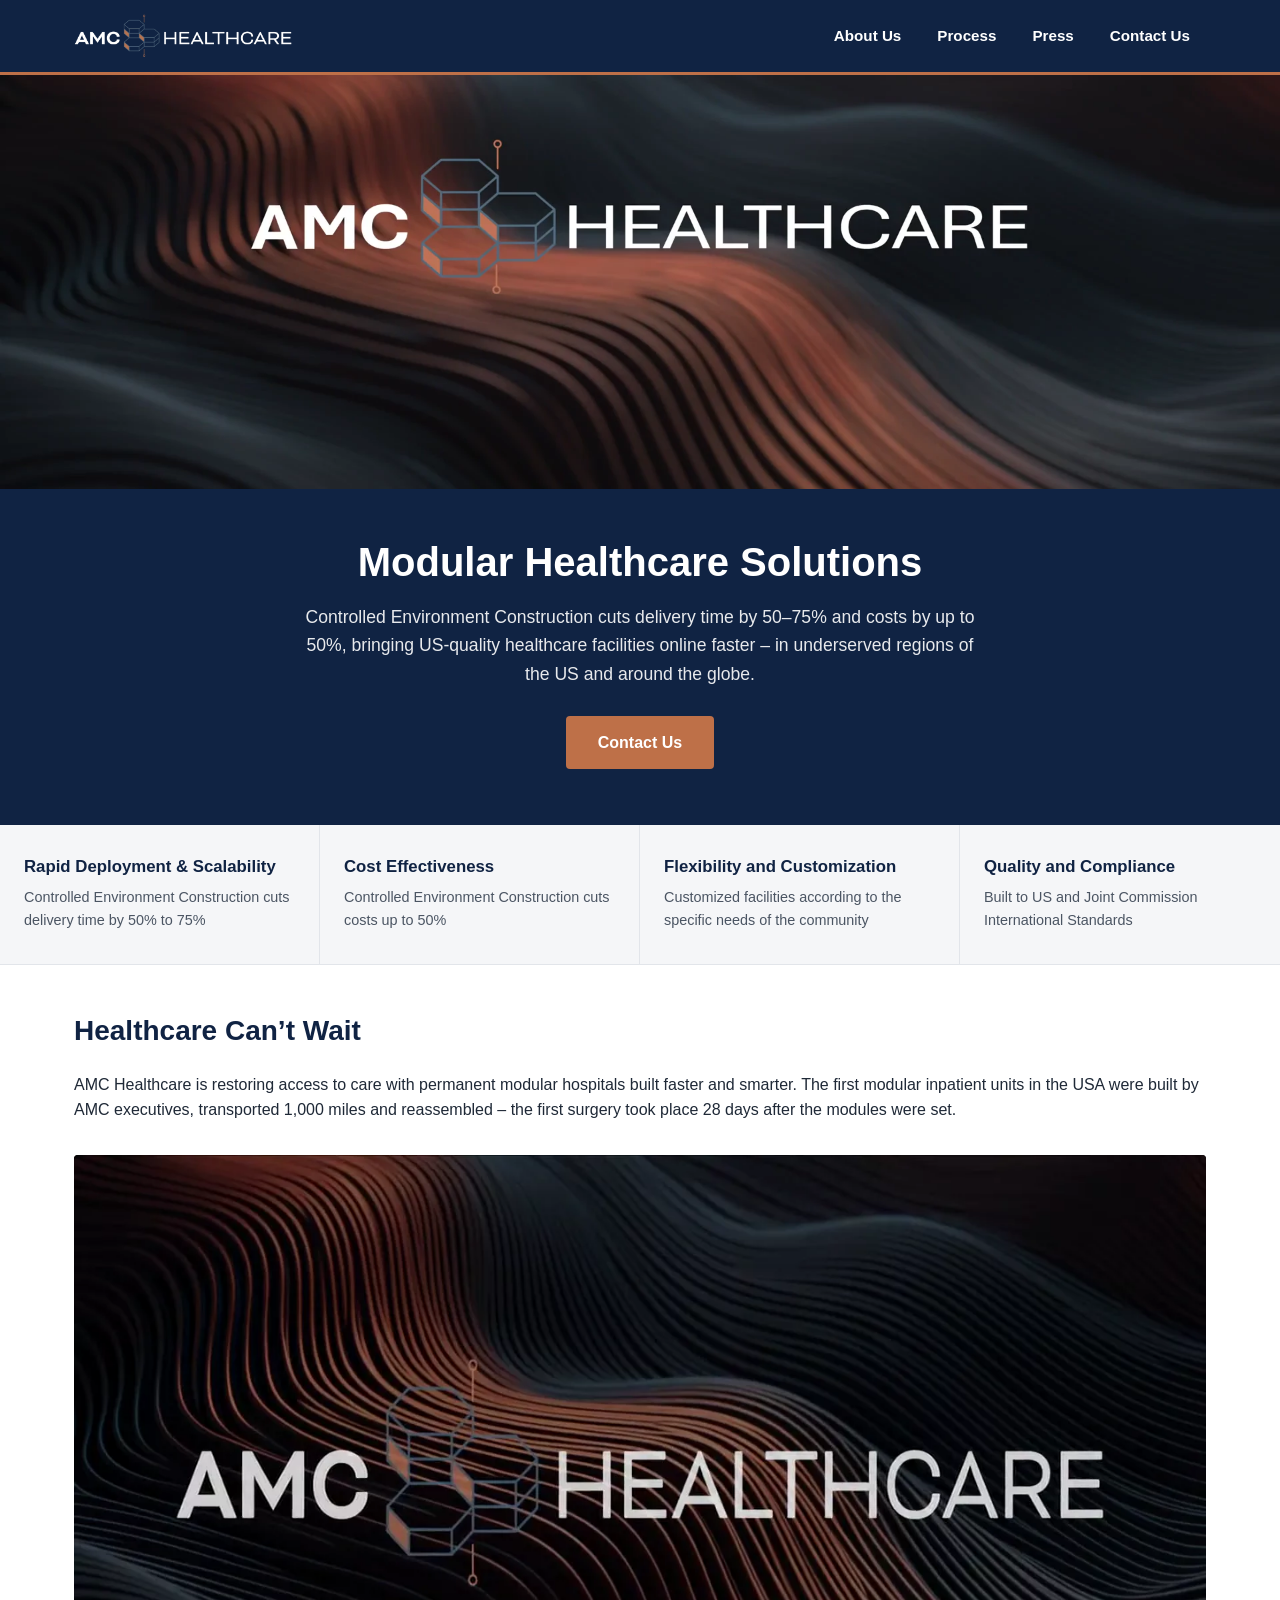
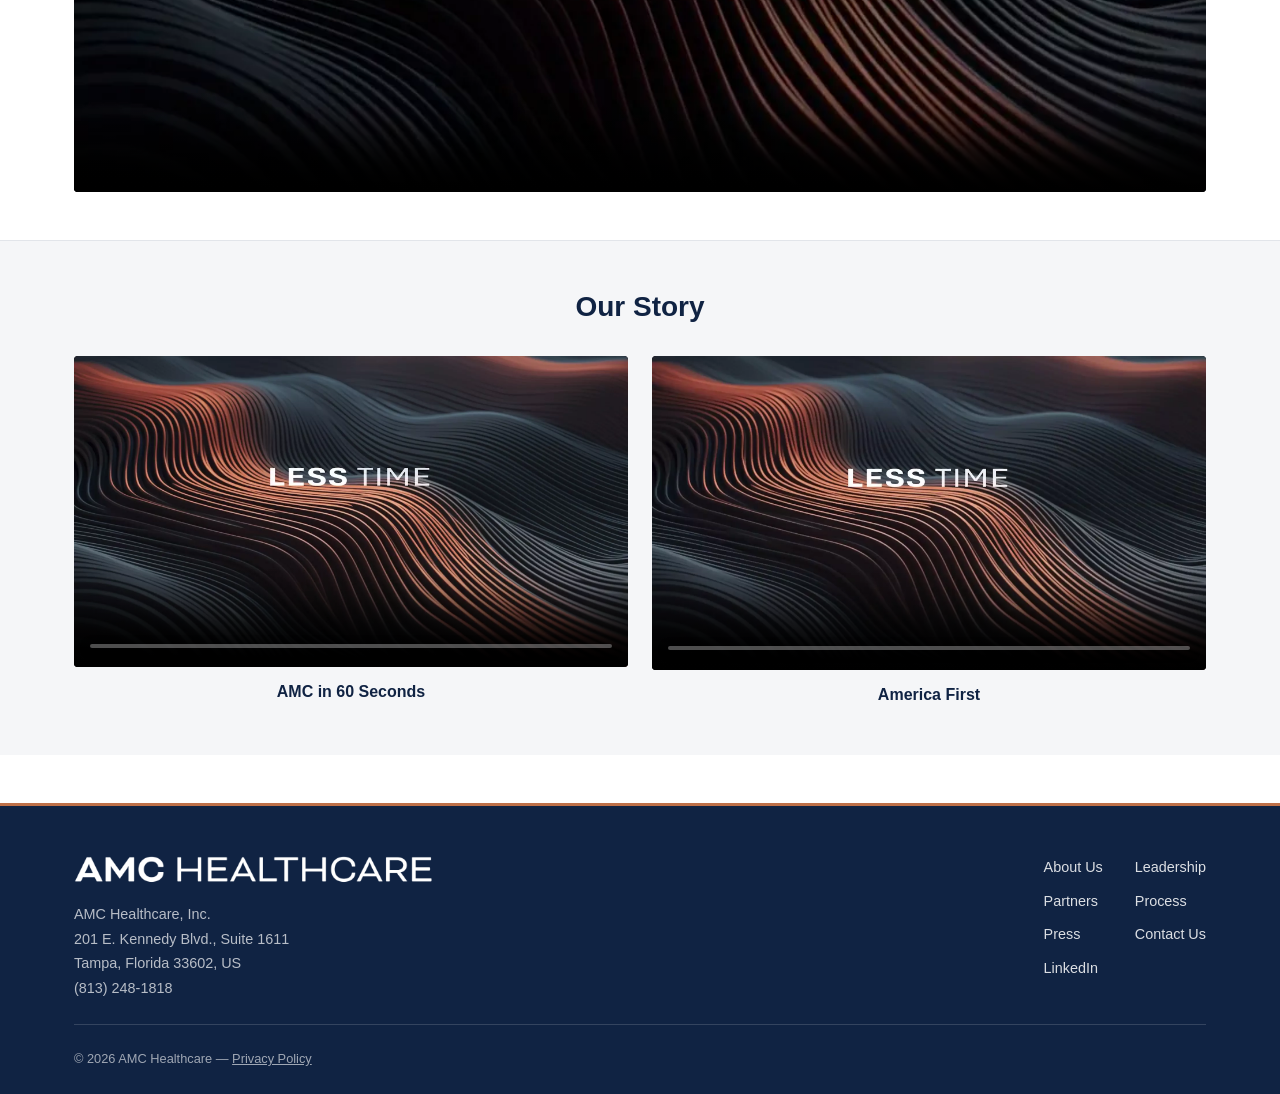
==== commit d8657e2f: "Simplify footer to just the AMC Healthcare copyright line Removes the "Approximate clone for interna" ====
--- a/index.html
+++ b/index.html
@@ -101,7 +101,6 @@
       </div>
       <div class="footer-bottom">
         <span>&copy; 2026 AMC Healthcare &mdash; <a href="#">Privacy Policy</a></span>
-        <span>Approximate clone for internal reference &mdash; original design by Onymous Media</span>
       </div>
     </div>
   </footer>
